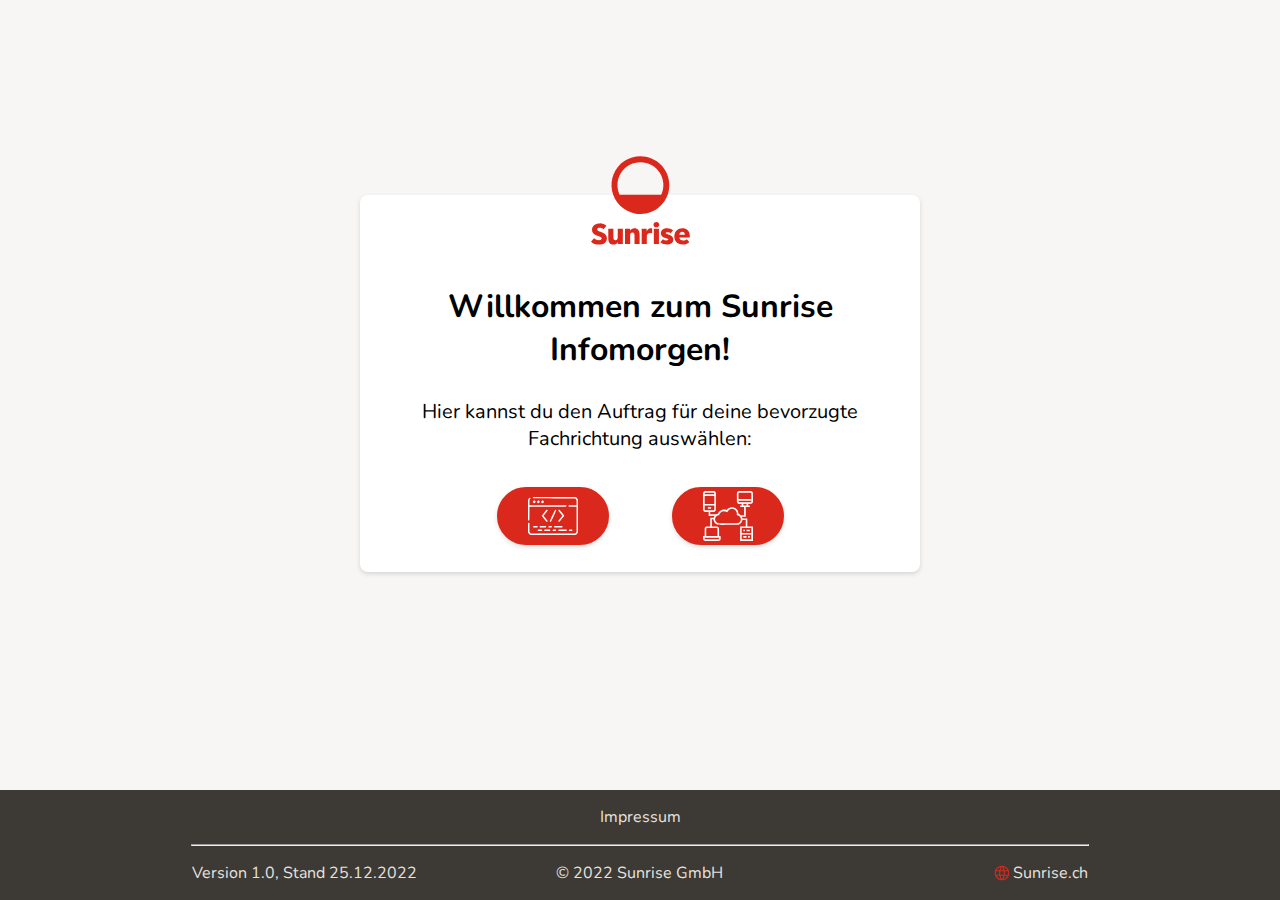
==== index.html @ c6fb0caf "Initial commit" ====
<!DOCTYPE html>
<html lang="en">
	<head>
		<meta charset="utf-8">
		<title>Sunrise Infomorgen</title>
		<link href="/css/01-index.css" rel="stylesheet"/>
		<link href="/css/02-footer.css" rel="stylesheet"/>
		<link rel="icon" type="image/x-icon" href="https://www.sunrise.ch/etc.clientlibs/sunrise/clientlibs/react/resources/dist/img/root/favicon.ico">
	</head>
	<body>
		<div id="master_container">
			<a href="https://www.sunrise.ch/de/lernende/young-talents/informatiker.html" target="_blank"><svg class="logo"xmlns="http://www.w3.org/2000/svg" width="99" height="89" viewBox="0 0 99 89" fill="none"><g clip-path="url(#clip0_915_12851)"> <path d="M49.4149 0.247231C43.6992 0.246742 38.1118 1.94122 33.3592 5.11636C28.6066 8.2915 24.9023 12.8047 22.7148 18.0852C20.5273 23.3657 19.9548 29.1763 21.0697 34.7821C22.1847 40.388 24.937 45.5373 28.9786 49.5789C33.0201 53.6204 38.1695 56.3727 43.7753 57.4877C49.3812 58.6026 55.1918 58.0302 60.4722 55.8426C65.7527 53.6551 70.2659 49.9508 73.4411 45.1982C76.6162 40.4456 78.3107 34.8582 78.3102 29.1426C78.3023 21.4814 75.2555 14.1364 69.8383 8.71915C64.4211 3.30193 57.076 0.255084 49.4149 0.247231ZM49.4149 6.18056C53.2703 6.17855 57.0641 7.14788 60.446 8.99905C63.828 10.8502 66.689 13.5236 68.7651 16.7723C70.8411 20.021 72.0653 23.7404 72.3245 27.5871C72.5838 31.4338 71.8697 35.2839 70.2483 38.7818H28.579C26.9575 35.2837 26.2434 31.4334 26.5028 27.5865C26.7621 23.7396 27.9865 20.0201 30.0628 16.7713C32.1392 13.5225 35.0006 10.8492 38.3829 8.99816C41.7651 7.14716 45.5592 6.17814 49.4149 6.18056Z" fill="#DA291C"/> <path d="M7.78997 88.5773C4.79117 88.5773 1.77258 87.4994 0 85.6403L3.026 82.1965C4.32876 83.4337 6.05274 84.13 7.8493 84.1446C9.55513 84.1446 10.6058 83.5018 10.6058 82.414C10.6058 81.3633 9.93833 80.9307 7.70097 80.152C4.17311 78.9307 1.02597 77.8503 1.02597 73.7563C1.02597 69.8923 4.0223 67.3755 8.84561 67.3755C11.2948 67.3473 13.6663 68.2342 15.4959 69.8626L12.5292 73.3064C11.5049 72.3486 10.1564 71.8134 8.75414 71.8082C7.15708 71.8082 6.21022 72.4362 6.21022 73.4572C6.21022 74.9999 8.78133 75.3212 11.3203 76.4387C14.1559 77.6748 15.884 79.1112 15.884 82.2336C15.8766 86.1891 12.9001 88.5773 7.78997 88.5773ZM22.3761 88.5773C18.915 88.5773 17.2833 86.2608 17.2833 82.1668V72.6414H22.3983V81.5092C22.3983 83.3057 23.0971 84.2048 24.4948 84.2064C25.805 84.2064 26.742 83.3461 26.742 81.2694V72.6414H31.8645V88.0977H26.8483L26.789 86.2114C26.0745 87.5513 24.6233 88.5773 22.3785 88.5773H22.3761ZM34.0276 72.6414H39.0314L39.0908 74.587C39.8497 73.21 41.3454 72.1617 43.4345 72.1617C46.8461 72.1617 48.6261 74.3867 48.6261 78.6909V88.0853H43.4963V79.2595C43.4963 77.4465 42.8073 76.5401 41.4295 76.5401C39.961 76.5401 39.1526 77.5463 39.1526 79.4746V88.1026H34.0301L34.0276 72.6414ZM50.6855 72.6414H55.6571L55.6868 75.4251C56.2554 73.7267 57.5162 72.3397 59.6102 72.3397C60.1378 72.3304 60.6638 72.4013 61.1702 72.5499V77.2224C60.5432 77.0589 59.8995 76.9685 59.2517 76.9529C56.7399 76.9529 55.8079 78.2929 55.8079 81.0271V88.0977H50.688L50.6855 72.6414ZM65.3952 71.3731C63.7067 71.3731 62.4903 70.137 62.4903 68.6537C62.4903 67.1703 63.6597 65.8971 65.3952 65.8971C67.0812 65.8971 68.2704 67.0838 68.2704 68.6537C68.2611 69.0213 68.1793 69.3835 68.0296 69.7194C67.8799 70.0553 67.6653 70.3583 67.3981 70.6111C67.1309 70.8638 66.8164 71.0612 66.4727 71.192C66.129 71.3227 65.7628 71.3843 65.3952 71.3731ZM62.8191 72.6315H67.9416V88.0878H62.8191V72.6315ZM76.001 88.5674C73.3558 88.5674 71.0739 87.8257 69.326 86.3202L71.8724 83.1755C72.9252 84.0229 74.2295 84.4968 75.5807 84.5229C76.7575 84.5229 77.3484 84.2138 77.3484 83.5933C77.3484 82.9728 76.4707 82.7157 75.0715 82.2756C73.3409 81.7342 72.0084 81.2521 71.0714 80.3151C70.2531 79.4968 69.8897 78.4807 69.8897 77.1235C69.8897 74.0876 72.2828 72.1519 76.2705 72.1519C78.4955 72.1519 80.5672 72.8391 82.0505 74.1568L79.5956 77.1532C78.891 76.5747 77.5635 76.1643 76.5696 76.1643C75.3335 76.1643 74.713 76.456 74.713 77.0345C74.713 77.613 75.4547 77.8998 77.2272 78.3819C80.2953 79.2125 82.2904 80.5797 82.2904 83.5735C82.2904 86.7627 79.7811 88.5773 76.001 88.5773V88.5674ZM91.8232 88.5674C85.7416 88.5674 83.3163 84.5006 83.3163 80.3596C83.3163 75.1976 86.906 72.1519 91.4054 72.1519C95.5242 72.1519 98.8221 74.6241 98.8221 79.88C98.8432 80.4521 98.8026 81.0249 98.701 81.5883H88.3671C88.6464 83.4697 89.979 84.555 92.1422 84.555C93.5387 84.5923 94.8978 84.1005 95.9469 83.178L98.3425 86.2336C96.5477 87.8801 94.5699 88.5773 91.8158 88.5773L91.8232 88.5674ZM93.7714 78.6513C93.7367 77.0963 93.0519 75.8058 91.2546 75.8058C89.6774 75.8058 88.7091 76.7543 88.3498 78.6513H93.7714Z" fill="#DA291C"/> </g> <defs> <clipPath id="clip0_915_12851"> <rect width="98.8888" height="89" fill="white"/> </clipPath></defs></svg></a>
			<div id="container">	
				<h2 id="title">Willkommen zum Sunrise Infomorgen!</h2>
				<p id="text">Hier kannst du den Auftrag für deine bevorzugte Fachrichtung auswählen:</p>
				<div id="master_button_container">
					<div></div>
					<div class="button_container">
						<a class="button" href="/pages/application-development/index.html">
							<svg class="button_icon" xmlns="http://www.w3.org/2000/svg" version="1.0" width="512.000000pt" height="512.000000pt" viewBox="0 0 512.000000 512.000000" preserveAspectRatio="xMidYMid meet"> <g transform="translate(0.000000,512.000000) scale(0.100000,-0.100000)" fill="#000000" stroke="none"> <path class="button_icon_inner" d="M511 4484 c-12 -15 -21 -33 -21 -40 0 -26 23 -62 47 -73 17 -8 608 -11 2130 -11 1549 0 2116 -3 2144 -11 55 -17 108 -65 135 -123 23 -49 24 -59 24 -308 l0 -258 -385 0 -386 0 -24 -25 c-30 -30 -32 -64 -4 -99 l20 -26 390 0 389 0 0 -1282 0 -1283 -24 -51 c-27 -58 -80 -106 -135 -123 -55 -16 -4447 -16 -4502 0 -55 17 -108 65 -135 123 l-24 51 0 443 0 443 -25 24 c-31 32 -69 32 -101 0 l-25 -25 3 -462 c3 -458 3 -464 26 -520 33 -81 108 -160 190 -200 l67 -33 2275 0 2275 0 67 33 c82 40 157 119 190 200 l23 57 0 1655 0 1655 -23 57 c-33 81 -108 160 -190 200 l-67 33 -2151 3 -2152 2 -21 -26z"/> <path class="button_icon_inner" d="M104 4387 c-32 -34 -60 -76 -75 -113 l-24 -59 -3 -1031 c-2 -998 -2 -1032 17 -1055 26 -32 86 -32 112 0 18 22 19 54 19 702 l0 679 1875 0 c1862 0 1875 0 1895 20 33 33 30 75 -6 108 l-25 22 -1870 0 -1869 0 0 258 c0 287 4 304 75 384 42 45 45 79 10 113 -39 40 -71 33 -131 -28z"/> <path class="button_icon_inner" d="M573 4134 c-51 -25 -76 -75 -70 -137 4 -42 10 -56 40 -83 48 -44 94 -52 149 -25 53 25 78 65 78 123 0 104 -104 168 -197 122z"/> <path class="button_icon_inner" d="M1000 4132 c-100 -50 -96 -198 7 -244 167 -74 273 164 111 248 -36 19 -76 18 -118 -4z"/> <path class="button_icon_inner" d="M1431 4133 c-124 -65 -93 -242 45 -259 73 -9 141 46 150 122 13 104 -103 186 -195 137z"/> <path class="button_icon_inner" d="M1904 3192 c-7 -4 -118 -135 -248 -292 -208 -252 -235 -289 -235 -320 0 -31 25 -66 215 -295 263 -319 269 -325 300 -325 57 0 97 56 73 102 -7 12 -103 132 -213 266 -111 133 -201 247 -201 252 0 5 90 118 200 251 110 133 206 252 213 265 16 30 6 70 -21 89 -23 16 -64 20 -83 7z"/> <path class="button_icon_inner" d="M2772 3183 c-27 -23 -542 -1118 -542 -1153 0 -56 75 -90 118 -52 26 22 542 1120 542 1153 0 56 -75 88 -118 52z"/> <path class="button_icon_inner" d="M3130 3180 c-12 -12 -20 -33 -20 -53 0 -28 31 -70 210 -287 116 -140 210 -257 210 -260 0 -3 -94 -119 -210 -259 -180 -219 -210 -259 -210 -288 0 -63 71 -96 118 -55 34 29 455 545 470 575 10 21 12 35 4 50 -11 25 -455 566 -480 585 -24 18 -69 15 -92 -8z"/> <path class="button_icon_inner" d="M551 1513 c-11 -10 -24 -32 -27 -50 -5 -26 -1 -37 19 -57 l26 -26 196 0 c182 0 196 1 215 20 33 33 30 75 -6 108 -24 21 -32 22 -213 22 -165 0 -191 -2 -210 -17z"/> <path class="button_icon_inner" d="M1215 1505 c-14 -13 -25 -36 -25 -50 0 -14 11 -37 25 -50 l24 -25 296 0 c282 0 296 1 315 20 30 30 27 83 -6 109 -26 20 -38 21 -316 21 l-289 0 -24 -25z"/> <path class="button_icon_inner" d="M2123 1518 c-48 -23 -51 -103 -4 -127 11 -6 78 -11 154 -11 127 0 135 1 155 23 31 33 29 80 -4 106 -24 19 -40 21 -153 20 -69 0 -136 -5 -148 -11z"/> <path class="button_icon_inner" d="M2703 1518 c-48 -23 -51 -103 -4 -127 13 -7 153 -11 406 -11 l386 0 24 25 c14 13 25 36 25 50 0 14 -11 37 -25 50 l-24 25 -383 -1 c-246 0 -391 -4 -405 -11z"/> <path class="button_icon_inner" d="M1035 1163 c-52 -13 -72 -74 -39 -121 15 -22 20 -22 219 -22 l204 0 20 26 c36 46 22 93 -33 114 -27 10 -331 12 -371 3z"/> <path class="button_icon_inner" d="M1704 1163 c-53 -11 -75 -83 -39 -123 17 -19 30 -20 305 -20 275 0 288 1 305 20 25 28 23 76 -4 103 -21 21 -28 22 -284 23 -144 1 -272 0 -283 -3z"/> <path class="button_icon_inner" d="M2565 1163 c-36 -9 -55 -34 -55 -73 0 -64 16 -70 183 -70 134 0 149 2 167 20 25 25 26 71 1 101 -18 23 -26 24 -148 26 -70 1 -137 -1 -148 -4z"/> <path class="button_icon_inner" d="M3144 1160 c-26 -10 -54 -48 -54 -71 0 -9 9 -28 21 -43 l20 -26 408 0 c396 0 408 1 426 20 25 28 23 76 -4 103 -21 22 -25 22 -409 24 -213 1 -397 -2 -408 -7z"/> <path class="button_icon_inner" d="M4224 1156 c-48 -22 -60 -75 -24 -114 20 -21 29 -22 169 -22 136 0 149 2 166 20 25 28 23 76 -4 103 -20 20 -33 22 -149 25 -92 2 -135 -2 -158 -12z"/> </g> </svg>
						</a>
						<a class="button_text">Applikationsentwickler</a>
					</div>
					<div class="button_container">
						<a class="button" href="/pages/platform-development/index.html">
							<svg class="button_icon" xmlns="http://www.w3.org/2000/svg" version="1.0" width="512.000000pt" height="512.000000pt" viewBox="0 0 512.000000 512.000000" preserveAspectRatio="xMidYMid meet"> <g transform="translate(0.000000,512.000000) scale(0.100000,-0.100000)" fill="#000000" stroke="none"> <path class="button_icon_inner" class="button_icon_inner" d="M161 5103 c-24 -9 -63 -35 -86 -58 -79 -79 -76 -29 -73 -1016 3 -835 4 -876 22 -912 26 -52 72 -96 126 -121 39 -18 69 -21 238 -24 l192 -4 0 -204 0 -204 298 0 297 0 -40 -85 -40 -85 -177 0 -178 0 0 -450 0 -450 -159 0 c-87 0 -183 -5 -212 -10 -66 -12 -124 -51 -164 -110 l-30 -45 -3 -412 -3 -413 -84 0 -85 0 0 -143 c0 -172 13 -220 75 -282 78 -78 49 -76 851 -73 788 3 740 -1 814 71 63 61 74 103 75 272 l0 150 -82 3 -83 3 0 392 c-1 293 -4 401 -14 428 -21 59 -64 107 -124 136 l-57 28 -272 3 -273 3 0 370 0 369 80 0 79 0 6 -37 c16 -105 30 -155 63 -223 50 -102 150 -203 252 -254 141 -69 110 -67 1203 -64 962 3 983 4 1042 24 132 46 234 120 305 222 28 41 80 148 80 165 0 6 5 29 11 50 l10 37 167 -2 167 -3 3 -328 2 -327 -290 0 -290 0 0 -745 0 -745 660 0 660 0 0 745 0 745 -290 0 -290 0 0 410 0 410 -250 0 -250 0 -5 28 c-4 15 -15 51 -26 80 -10 30 -19 56 -19 58 0 2 88 4 195 4 l195 0 0 495 0 495 205 0 205 0 0 80 0 79 -82 3 -83 3 0 80 0 80 160 5 c147 5 164 7 205 30 52 29 105 95 120 148 6 23 10 207 10 483 0 506 -1 510 -75 584 -77 78 -59 76 -771 73 -623 -3 -629 -3 -669 -25 -52 -28 -89 -68 -114 -123 -20 -43 -21 -64 -21 -510 0 -446 1 -467 21 -510 27 -60 64 -98 124 -126 45 -22 63 -24 198 -24 l147 0 0 -85 0 -85 -80 0 -80 0 0 -80 0 -80 205 0 205 0 0 -415 0 -415 -164 0 -165 0 -75 54 c-41 29 -97 61 -124 71 l-49 18 -6 81 c-21 313 -275 569 -597 602 -129 13 -310 -34 -418 -108 -62 -43 -148 -123 -172 -164 l-20 -32 -73 26 c-63 23 -87 26 -197 26 -111 0 -134 -3 -205 -28 -94 -32 -169 -76 -244 -143 -53 -46 -134 -159 -160 -221 -8 -18 -18 -32 -23 -32 -5 0 -43 -13 -85 -30 l-75 -30 -309 0 -309 0 0 119 0 119 198 4 c196 3 197 3 250 32 57 32 98 79 118 135 10 28 13 225 14 912 l0 875 -27 55 c-31 60 -92 112 -151 129 -23 6 -205 10 -487 9 -381 0 -457 -3 -494 -16z m959 -163 c22 -12 40 -61 40 -111 l0 -39 -495 0 -495 0 0 57 c0 44 5 62 22 80 l21 23 444 0 c271 0 451 -4 463 -10z m3807 -12 l23 -21 0 -309 0 -308 -657 2 -658 3 -3 275 c-3 299 -1 331 29 361 18 18 38 19 631 19 l612 0 23 -22z m-3767 -718 l0 -410 -495 0 -495 0 0 410 0 410 495 0 495 0 0 -410z m3790 -136 c0 -68 -10 -89 -51 -103 -45 -16 -1163 -15 -1209 0 -38 14 -60 57 -60 119 l0 40 660 0 660 0 0 -56z m-490 -359 l0 -85 -165 0 -165 0 0 85 0 85 165 0 165 0 0 -85z m-3302 -306 l-3 -221 -28 -24 -28 -24 -438 0 c-428 0 -439 0 -465 21 l-26 20 0 225 0 224 496 0 495 0 -3 -221z m1943 -125 c198 -58 336 -218 364 -421 3 -27 2 -85 -4 -128 -6 -43 -10 -79 -8 -81 1 -2 36 -10 77 -18 41 -9 98 -27 127 -41 69 -34 161 -135 192 -212 88 -218 -27 -466 -251 -542 -61 -21 -72 -21 -1038 -21 -966 0 -977 0 -1038 21 -212 71 -328 298 -263 510 48 152 179 263 342 287 l50 7 33 82 c41 101 87 163 168 225 157 119 340 133 528 40 52 -26 97 -48 100 -50 4 -1 24 33 46 75 67 133 198 241 330 272 63 15 186 12 245 -5z m-1644 -1988 l28 -24 3 -386 3 -386 -581 0 -580 0 0 376 c0 383 2 402 39 431 12 9 143 12 538 13 l522 0 28 -24z m3493 -221 l0 -245 -495 0 -495 0 0 245 0 245 495 0 495 0 0 -245z m0 -660 l0 -245 -495 0 -495 0 0 245 0 245 495 0 495 0 0 -245z m-3300 -139 c0 -39 -6 -60 -21 -80 l-20 -26 -697 0 -696 0 -23 22 c-19 18 -23 32 -23 80 l0 58 740 0 740 0 0 -54z"/> <path class="button_icon_inner" class="button_icon_inner" d="M500 3385 l0 -85 163 2 162 3 3 83 3 82 -166 0 -165 0 0 -85z"/> <path class="button_icon_inner" class="button_icon_inner" d="M4130 1075 l0 -85 80 0 80 0 0 85 0 85 -80 0 -80 0 0 -85z"/> <path class="button_icon_inner" class="button_icon_inner" d="M4460 1075 l0 -85 165 0 165 0 0 85 0 85 -165 0 -165 0 0 -85z"/> <path class="button_icon_inner" class="button_icon_inner" d="M4130 415 l0 -85 165 0 165 0 0 85 0 85 -165 0 -165 0 0 -85z"/> <path class="button_icon_inner" class="button_icon_inner" d="M4627 493 c-4 -3 -7 -42 -7 -85 l0 -78 85 0 85 0 0 85 0 85 -78 0 c-43 0 -82 -3 -85 -7z"/> </g> </svg>
						</a>
						<a class="button_text">Plattformentwickler</a>
					</div>
					<div></div>
				</div>
			</div>
		</div>
	</body>
	<script type=module src=/js/01-footer.js></script>
	<custom-footer></custom-footer>
</html>
---- css/01-index.css ----
/* General */

@import url('https://fonts.googleapis.com/css2?family=Nunito&display=swap');

body,
html {
    background-color: #F7F6F5;
    font-style: normal;
    margin: 0;
    width: 100%;
    height: 100%;
}

footer {
    margin-top: 100px;
    position: sticky;
    top: 100%;
}

/* Body */

#master_container {
    padding: 8vw 8vw 0 8vw;
    align-items: center;
    display: flex;
    flex-direction: column;
    width: auto;
    height: auto;
}

.logo {
    position: relative;
    top: 54px;
}

#container {
    font-family: 'Avenir Next LT Pro', 'Nunito', sans-serif;
    background-color: #ffffff;
    border-radius: 8px;
    text-align: center;
    padding: 30px;
    box-shadow: 0 2px 4px rgb(87 84 82 / 20%);
    min-width: 350px;
    max-width: 500px;
    max-height: 100%;
}

#title {
    font-size: 32px;
    font-family: 'Avenir Next LT Pro', 'Nunito', sans-serif;
    font-weight: bold;
    text-align: center;
    word-wrap: break-word;
    margin-top: 60px;
}

#text {
    font-size: 20px;
    font-family: 'Avenir Next LT Pro', 'Nunito', sans-serif;
    font-weight: normal;
    text-align: center;
}

#master_button_container {
    display: grid;
    flex-direction: column;
    grid-template-columns: 15% 35% 35% 15%;
}

.button_container {
    align-items: center;
    display: flex;
    flex-direction: column;
}

.button {
    font-family: 'Avenir Next LT Pro', 'Nunito', sans-serif;
    ;
    font-weight: normal;
    display: -webkit-inline-flex;
    display: -ms-inline-flexbox;
    display: inline-flex;
    -webkit-justify-content: center;
    -ms-flex-pack: center;
    justify-content: center;
    -webkit-align-items: center;
    -ms-flex-align: center;
    align-items: center;
    padding: 2px 24px 2px 24px;
    border-radius: 50px;
    font-size: 16px;
    line-height: 1;
    font-weight: 700;
    text-align: center;
    cursor: pointer;
    transition: all 0.2s linear;
    color: #ffffff;
    background: #DA291C;
    border: 2px solid #DA291C;
    text-decoration: none;
    width: 60px;
    height: 50px;
    box-shadow: 0 2px 4px rgb(87 84 82 / 20%);
    margin: 15px;
    word-wrap: break-word;
    z-index: 1;
}

#button_login {
    font-family: 'Avenir Next LT Pro', 'Nunito', sans-serif;
    ;
    font-weight: normal;
    display: -webkit-inline-flex;
    display: -ms-inline-flexbox;
    display: inline-flex;
    -webkit-justify-content: center;
    -ms-flex-pack: center;
    justify-content: center;
    -webkit-align-items: center;
    -ms-flex-align: center;
    align-items: center;
    padding: 2px 24px 2px 24px;
    border-radius: 50px;
    font-size: 16px;
    line-height: 1;
    font-weight: 700;
    text-align: center;
    cursor: pointer;
    transition: all 0.2s linear;
    color: #ffffff;
    background: #DA291C;
    border: 2px solid #DA291C;
    text-decoration: none;
    width: 60px;
    height: 50px;
    box-shadow: 0 2px 4px rgb(87 84 82 / 20%);
    margin: 15px;
    word-wrap: break-word;
    z-index: 1;
}

#button_login:hover {
    color: #DA291C;
    background: #ffffff;
    transition: 0.6s;
}

.button:hover {
    color: #DA291C;
    background: #ffffff;
    transition: 0.6s;
    transform: translate(0px, -10px);
}

.button:hover:after {
    position: absolute;
    content: "";
    width: 100%;
    top: 0;
    left: 0;
    bottom: -3em;
}

.button:hover .button_icon_inner {
    fill: #DA291C !important;
    background: #ffffff;
    transition-delay: 0.3s;
    transition-duration: 0.6s;
}

.button:hover .button_icon {
    fill: #DA291C !important;
    background: #ffffff;
    transition-delay: 0.3s;
    transition-duration: 0.6s;
}

.button_icon {
    width: 100%;
    height: 100%;
    transition: all 0.2s linear;
}

.button_icon_inner,
.button_icon {
    size: 100%;
    fill: #ffffff;
}

/* Text behind button */

.button_text {
    font-size: 5px;
    font-family: 'Nunito';
    font-weight: bold;
    color: #DA291C;
    text-decoration: none;
    position: relative;
    margin-top: -25px;
    z-index: 0;
    transition: all 0.2s linear;
}

.button:hover~.button_text {
    font-size: 20px;
    transition-duration: 0.3s;
    transform: translate(0px, 15px);
}

/* Form */

#input_user {
    font-family: 'Nunito';
    font-size: 100%;
    width: 300px;
    height: 40px;
    border: 1px solid #B3AEAA;
    background: #F7F6F5;
    border-radius: 4px;
    border-color: #3D3935;
    margin: 10px 0 10px 0;
    padding-left: 10px;
}

#input_pass {
    font-family: 'Nunito';
    font-size: 100%;
    width: 300px;
    height: 40px;
    border: 1px solid #B3AEAA;
    background: #F7F6F5;
    border-radius: 4px;
    border-color: #3D3935;
    margin: 10px 0 10px 0;
    padding-left: 10px;
}

.label {
    position: absolute;
    top: 50%;
    left: 0;
    right: 0;
    margin: 0;
    padding: 0 12px;
    -webkit-transform: translateY(-50%);
    transform: translateY(-50%);
    color: #5F5955;
    font-size: 16px;
    line-height: 1.5;
    font-weight: 400;
    -webkit-transition: all 0.25s;
    transition: all 0.25s;
    white-space: nowrap;
    overflow: hidden;
    text-overflow: ellipsis;
}

/* Media for screen sizes below 740 width (shrink footer font) */

@media only screen and (max-width: 740px) {
    #footer_container {
        font-size: 10px;
    }
}
---- css/02-footer.css ----
/* Footer */

#footer_container {
    background: #3D3935;
    width: 100%;
    display: flex;
    justify-content: center;
    align-items: center;
    flex-direction: column;
    color: #E6E3DF;
    font-family: 'Avenir Next LT Pro', 'Nunito', sans-serif;
    ;
    font-weight: normal;
}

#footer_imprint {
    text-decoration: none;
    color: #E6E3DF;
}

#footer_imprint:hover {
    font-weight: bold;
}

#footer_line {
    width: 70%;
    color: #E6E3DF;
    margin: 0 0 0 0;
    text-decoration: none;
}

#footer_bottom {
    align-items: center;
    width: 70%;
    display: grid;
    grid-template-columns: 33.33% 33.33% 33.33%;
}

#footer_revision {
    display: flex;
    align-items: center;
    justify-content: left;
}

#footer_copyright {
    display: flex;
    align-items: center;
    justify-content: center;
}

.footer_sunrise {
    display: flex;
    align-items: center;
    justify-content: right;
    text-decoration: none;
    color: #E6E3DF;
}

.footer_sunrise:hover {
    font-weight: bold;
}

#icon {
    margin-right: 2px;
    width: 2vh;
    height: 2vh;
}
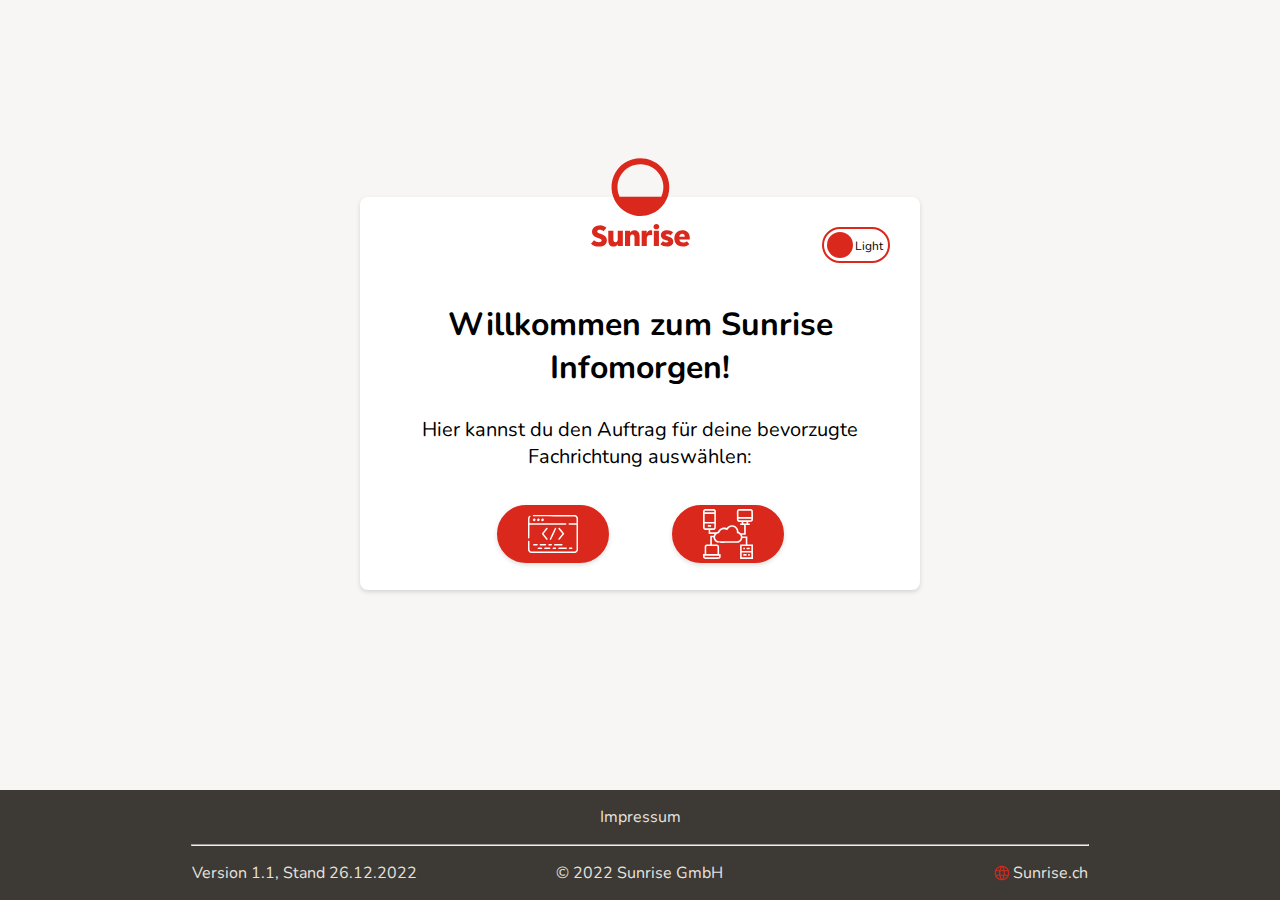
==== commit 2060df14: "Version 1.1: Added a dark mode feature" ====
--- a/index.html
+++ b/index.html
@@ -3,26 +3,34 @@
 	<head>
 		<meta charset="utf-8">
 		<title>Sunrise Infomorgen</title>
-		<link href="/css/01-index.css" rel="stylesheet"/>
-		<link href="/css/02-footer.css" rel="stylesheet"/>
+		<link href="css/01-index.css" rel="stylesheet"/>
+		<link href="css/02-footer.css" rel="stylesheet"/>
+		<link href="css/06-dark_mode.css" rel="stylesheet"/>
 		<link rel="icon" type="image/x-icon" href="https://www.sunrise.ch/etc.clientlibs/sunrise/clientlibs/react/resources/dist/img/root/favicon.ico">
 	</head>
 	<body>
 		<div id="master_container">
 			<a href="https://www.sunrise.ch/de/lernende/young-talents/informatiker.html" target="_blank"><svg class="logo"xmlns="http://www.w3.org/2000/svg" width="99" height="89" viewBox="0 0 99 89" fill="none"><g clip-path="url(#clip0_915_12851)"> <path d="M49.4149 0.247231C43.6992 0.246742 38.1118 1.94122 33.3592 5.11636C28.6066 8.2915 24.9023 12.8047 22.7148 18.0852C20.5273 23.3657 19.9548 29.1763 21.0697 34.7821C22.1847 40.388 24.937 45.5373 28.9786 49.5789C33.0201 53.6204 38.1695 56.3727 43.7753 57.4877C49.3812 58.6026 55.1918 58.0302 60.4722 55.8426C65.7527 53.6551 70.2659 49.9508 73.4411 45.1982C76.6162 40.4456 78.3107 34.8582 78.3102 29.1426C78.3023 21.4814 75.2555 14.1364 69.8383 8.71915C64.4211 3.30193 57.076 0.255084 49.4149 0.247231ZM49.4149 6.18056C53.2703 6.17855 57.0641 7.14788 60.446 8.99905C63.828 10.8502 66.689 13.5236 68.7651 16.7723C70.8411 20.021 72.0653 23.7404 72.3245 27.5871C72.5838 31.4338 71.8697 35.2839 70.2483 38.7818H28.579C26.9575 35.2837 26.2434 31.4334 26.5028 27.5865C26.7621 23.7396 27.9865 20.0201 30.0628 16.7713C32.1392 13.5225 35.0006 10.8492 38.3829 8.99816C41.7651 7.14716 45.5592 6.17814 49.4149 6.18056Z" fill="#DA291C"/> <path d="M7.78997 88.5773C4.79117 88.5773 1.77258 87.4994 0 85.6403L3.026 82.1965C4.32876 83.4337 6.05274 84.13 7.8493 84.1446C9.55513 84.1446 10.6058 83.5018 10.6058 82.414C10.6058 81.3633 9.93833 80.9307 7.70097 80.152C4.17311 78.9307 1.02597 77.8503 1.02597 73.7563C1.02597 69.8923 4.0223 67.3755 8.84561 67.3755C11.2948 67.3473 13.6663 68.2342 15.4959 69.8626L12.5292 73.3064C11.5049 72.3486 10.1564 71.8134 8.75414 71.8082C7.15708 71.8082 6.21022 72.4362 6.21022 73.4572C6.21022 74.9999 8.78133 75.3212 11.3203 76.4387C14.1559 77.6748 15.884 79.1112 15.884 82.2336C15.8766 86.1891 12.9001 88.5773 7.78997 88.5773ZM22.3761 88.5773C18.915 88.5773 17.2833 86.2608 17.2833 82.1668V72.6414H22.3983V81.5092C22.3983 83.3057 23.0971 84.2048 24.4948 84.2064C25.805 84.2064 26.742 83.3461 26.742 81.2694V72.6414H31.8645V88.0977H26.8483L26.789 86.2114C26.0745 87.5513 24.6233 88.5773 22.3785 88.5773H22.3761ZM34.0276 72.6414H39.0314L39.0908 74.587C39.8497 73.21 41.3454 72.1617 43.4345 72.1617C46.8461 72.1617 48.6261 74.3867 48.6261 78.6909V88.0853H43.4963V79.2595C43.4963 77.4465 42.8073 76.5401 41.4295 76.5401C39.961 76.5401 39.1526 77.5463 39.1526 79.4746V88.1026H34.0301L34.0276 72.6414ZM50.6855 72.6414H55.6571L55.6868 75.4251C56.2554 73.7267 57.5162 72.3397 59.6102 72.3397C60.1378 72.3304 60.6638 72.4013 61.1702 72.5499V77.2224C60.5432 77.0589 59.8995 76.9685 59.2517 76.9529C56.7399 76.9529 55.8079 78.2929 55.8079 81.0271V88.0977H50.688L50.6855 72.6414ZM65.3952 71.3731C63.7067 71.3731 62.4903 70.137 62.4903 68.6537C62.4903 67.1703 63.6597 65.8971 65.3952 65.8971C67.0812 65.8971 68.2704 67.0838 68.2704 68.6537C68.2611 69.0213 68.1793 69.3835 68.0296 69.7194C67.8799 70.0553 67.6653 70.3583 67.3981 70.6111C67.1309 70.8638 66.8164 71.0612 66.4727 71.192C66.129 71.3227 65.7628 71.3843 65.3952 71.3731ZM62.8191 72.6315H67.9416V88.0878H62.8191V72.6315ZM76.001 88.5674C73.3558 88.5674 71.0739 87.8257 69.326 86.3202L71.8724 83.1755C72.9252 84.0229 74.2295 84.4968 75.5807 84.5229C76.7575 84.5229 77.3484 84.2138 77.3484 83.5933C77.3484 82.9728 76.4707 82.7157 75.0715 82.2756C73.3409 81.7342 72.0084 81.2521 71.0714 80.3151C70.2531 79.4968 69.8897 78.4807 69.8897 77.1235C69.8897 74.0876 72.2828 72.1519 76.2705 72.1519C78.4955 72.1519 80.5672 72.8391 82.0505 74.1568L79.5956 77.1532C78.891 76.5747 77.5635 76.1643 76.5696 76.1643C75.3335 76.1643 74.713 76.456 74.713 77.0345C74.713 77.613 75.4547 77.8998 77.2272 78.3819C80.2953 79.2125 82.2904 80.5797 82.2904 83.5735C82.2904 86.7627 79.7811 88.5773 76.001 88.5773V88.5674ZM91.8232 88.5674C85.7416 88.5674 83.3163 84.5006 83.3163 80.3596C83.3163 75.1976 86.906 72.1519 91.4054 72.1519C95.5242 72.1519 98.8221 74.6241 98.8221 79.88C98.8432 80.4521 98.8026 81.0249 98.701 81.5883H88.3671C88.6464 83.4697 89.979 84.555 92.1422 84.555C93.5387 84.5923 94.8978 84.1005 95.9469 83.178L98.3425 86.2336C96.5477 87.8801 94.5699 88.5773 91.8158 88.5773L91.8232 88.5674ZM93.7714 78.6513C93.7367 77.0963 93.0519 75.8058 91.2546 75.8058C89.6774 75.8058 88.7091 76.7543 88.3498 78.6513H93.7714Z" fill="#DA291C"/> </g> <defs> <clipPath id="clip0_915_12851"> <rect width="98.8888" height="89" fill="white"/> </clipPath></defs></svg></a>
-			<div id="container">	
+			<div id="container">
+				<div class="wrapper-color-switch">
+					<div></div>
+					<input type="checkbox" id="input-color-switch">
+					<label for="input-color-switch" class="color-switch">
+						<div class="color-switch-toggle"></div>
+					</label>
+				</div>
 				<h2 id="title">Willkommen zum Sunrise Infomorgen!</h2>
 				<p id="text">Hier kannst du den Auftrag für deine bevorzugte Fachrichtung auswählen:</p>
 				<div id="master_button_container">
 					<div></div>
 					<div class="button_container">
-						<a class="button" href="/pages/application-development/index.html">
+						<a class="button" href="pages/application-development/index.html">
 							<svg class="button_icon" xmlns="http://www.w3.org/2000/svg" version="1.0" width="512.000000pt" height="512.000000pt" viewBox="0 0 512.000000 512.000000" preserveAspectRatio="xMidYMid meet"> <g transform="translate(0.000000,512.000000) scale(0.100000,-0.100000)" fill="#000000" stroke="none"> <path class="button_icon_inner" d="M511 4484 c-12 -15 -21 -33 -21 -40 0 -26 23 -62 47 -73 17 -8 608 -11 2130 -11 1549 0 2116 -3 2144 -11 55 -17 108 -65 135 -123 23 -49 24 -59 24 -308 l0 -258 -385 0 -386 0 -24 -25 c-30 -30 -32 -64 -4 -99 l20 -26 390 0 389 0 0 -1282 0 -1283 -24 -51 c-27 -58 -80 -106 -135 -123 -55 -16 -4447 -16 -4502 0 -55 17 -108 65 -135 123 l-24 51 0 443 0 443 -25 24 c-31 32 -69 32 -101 0 l-25 -25 3 -462 c3 -458 3 -464 26 -520 33 -81 108 -160 190 -200 l67 -33 2275 0 2275 0 67 33 c82 40 157 119 190 200 l23 57 0 1655 0 1655 -23 57 c-33 81 -108 160 -190 200 l-67 33 -2151 3 -2152 2 -21 -26z"/> <path class="button_icon_inner" d="M104 4387 c-32 -34 -60 -76 -75 -113 l-24 -59 -3 -1031 c-2 -998 -2 -1032 17 -1055 26 -32 86 -32 112 0 18 22 19 54 19 702 l0 679 1875 0 c1862 0 1875 0 1895 20 33 33 30 75 -6 108 l-25 22 -1870 0 -1869 0 0 258 c0 287 4 304 75 384 42 45 45 79 10 113 -39 40 -71 33 -131 -28z"/> <path class="button_icon_inner" d="M573 4134 c-51 -25 -76 -75 -70 -137 4 -42 10 -56 40 -83 48 -44 94 -52 149 -25 53 25 78 65 78 123 0 104 -104 168 -197 122z"/> <path class="button_icon_inner" d="M1000 4132 c-100 -50 -96 -198 7 -244 167 -74 273 164 111 248 -36 19 -76 18 -118 -4z"/> <path class="button_icon_inner" d="M1431 4133 c-124 -65 -93 -242 45 -259 73 -9 141 46 150 122 13 104 -103 186 -195 137z"/> <path class="button_icon_inner" d="M1904 3192 c-7 -4 -118 -135 -248 -292 -208 -252 -235 -289 -235 -320 0 -31 25 -66 215 -295 263 -319 269 -325 300 -325 57 0 97 56 73 102 -7 12 -103 132 -213 266 -111 133 -201 247 -201 252 0 5 90 118 200 251 110 133 206 252 213 265 16 30 6 70 -21 89 -23 16 -64 20 -83 7z"/> <path class="button_icon_inner" d="M2772 3183 c-27 -23 -542 -1118 -542 -1153 0 -56 75 -90 118 -52 26 22 542 1120 542 1153 0 56 -75 88 -118 52z"/> <path class="button_icon_inner" d="M3130 3180 c-12 -12 -20 -33 -20 -53 0 -28 31 -70 210 -287 116 -140 210 -257 210 -260 0 -3 -94 -119 -210 -259 -180 -219 -210 -259 -210 -288 0 -63 71 -96 118 -55 34 29 455 545 470 575 10 21 12 35 4 50 -11 25 -455 566 -480 585 -24 18 -69 15 -92 -8z"/> <path class="button_icon_inner" d="M551 1513 c-11 -10 -24 -32 -27 -50 -5 -26 -1 -37 19 -57 l26 -26 196 0 c182 0 196 1 215 20 33 33 30 75 -6 108 -24 21 -32 22 -213 22 -165 0 -191 -2 -210 -17z"/> <path class="button_icon_inner" d="M1215 1505 c-14 -13 -25 -36 -25 -50 0 -14 11 -37 25 -50 l24 -25 296 0 c282 0 296 1 315 20 30 30 27 83 -6 109 -26 20 -38 21 -316 21 l-289 0 -24 -25z"/> <path class="button_icon_inner" d="M2123 1518 c-48 -23 -51 -103 -4 -127 11 -6 78 -11 154 -11 127 0 135 1 155 23 31 33 29 80 -4 106 -24 19 -40 21 -153 20 -69 0 -136 -5 -148 -11z"/> <path class="button_icon_inner" d="M2703 1518 c-48 -23 -51 -103 -4 -127 13 -7 153 -11 406 -11 l386 0 24 25 c14 13 25 36 25 50 0 14 -11 37 -25 50 l-24 25 -383 -1 c-246 0 -391 -4 -405 -11z"/> <path class="button_icon_inner" d="M1035 1163 c-52 -13 -72 -74 -39 -121 15 -22 20 -22 219 -22 l204 0 20 26 c36 46 22 93 -33 114 -27 10 -331 12 -371 3z"/> <path class="button_icon_inner" d="M1704 1163 c-53 -11 -75 -83 -39 -123 17 -19 30 -20 305 -20 275 0 288 1 305 20 25 28 23 76 -4 103 -21 21 -28 22 -284 23 -144 1 -272 0 -283 -3z"/> <path class="button_icon_inner" d="M2565 1163 c-36 -9 -55 -34 -55 -73 0 -64 16 -70 183 -70 134 0 149 2 167 20 25 25 26 71 1 101 -18 23 -26 24 -148 26 -70 1 -137 -1 -148 -4z"/> <path class="button_icon_inner" d="M3144 1160 c-26 -10 -54 -48 -54 -71 0 -9 9 -28 21 -43 l20 -26 408 0 c396 0 408 1 426 20 25 28 23 76 -4 103 -21 22 -25 22 -409 24 -213 1 -397 -2 -408 -7z"/> <path class="button_icon_inner" d="M4224 1156 c-48 -22 -60 -75 -24 -114 20 -21 29 -22 169 -22 136 0 149 2 166 20 25 28 23 76 -4 103 -20 20 -33 22 -149 25 -92 2 -135 -2 -158 -12z"/> </g> </svg>
 						</a>
 						<a class="button_text">Applikationsentwickler</a>
 					</div>
 					<div class="button_container">
-						<a class="button" href="/pages/platform-development/index.html">
+						<a class="button" href="pages/platform-development/index.html">
 							<svg class="button_icon" xmlns="http://www.w3.org/2000/svg" version="1.0" width="512.000000pt" height="512.000000pt" viewBox="0 0 512.000000 512.000000" preserveAspectRatio="xMidYMid meet"> <g transform="translate(0.000000,512.000000) scale(0.100000,-0.100000)" fill="#000000" stroke="none"> <path class="button_icon_inner" class="button_icon_inner" d="M161 5103 c-24 -9 -63 -35 -86 -58 -79 -79 -76 -29 -73 -1016 3 -835 4 -876 22 -912 26 -52 72 -96 126 -121 39 -18 69 -21 238 -24 l192 -4 0 -204 0 -204 298 0 297 0 -40 -85 -40 -85 -177 0 -178 0 0 -450 0 -450 -159 0 c-87 0 -183 -5 -212 -10 -66 -12 -124 -51 -164 -110 l-30 -45 -3 -412 -3 -413 -84 0 -85 0 0 -143 c0 -172 13 -220 75 -282 78 -78 49 -76 851 -73 788 3 740 -1 814 71 63 61 74 103 75 272 l0 150 -82 3 -83 3 0 392 c-1 293 -4 401 -14 428 -21 59 -64 107 -124 136 l-57 28 -272 3 -273 3 0 370 0 369 80 0 79 0 6 -37 c16 -105 30 -155 63 -223 50 -102 150 -203 252 -254 141 -69 110 -67 1203 -64 962 3 983 4 1042 24 132 46 234 120 305 222 28 41 80 148 80 165 0 6 5 29 11 50 l10 37 167 -2 167 -3 3 -328 2 -327 -290 0 -290 0 0 -745 0 -745 660 0 660 0 0 745 0 745 -290 0 -290 0 0 410 0 410 -250 0 -250 0 -5 28 c-4 15 -15 51 -26 80 -10 30 -19 56 -19 58 0 2 88 4 195 4 l195 0 0 495 0 495 205 0 205 0 0 80 0 79 -82 3 -83 3 0 80 0 80 160 5 c147 5 164 7 205 30 52 29 105 95 120 148 6 23 10 207 10 483 0 506 -1 510 -75 584 -77 78 -59 76 -771 73 -623 -3 -629 -3 -669 -25 -52 -28 -89 -68 -114 -123 -20 -43 -21 -64 -21 -510 0 -446 1 -467 21 -510 27 -60 64 -98 124 -126 45 -22 63 -24 198 -24 l147 0 0 -85 0 -85 -80 0 -80 0 0 -80 0 -80 205 0 205 0 0 -415 0 -415 -164 0 -165 0 -75 54 c-41 29 -97 61 -124 71 l-49 18 -6 81 c-21 313 -275 569 -597 602 -129 13 -310 -34 -418 -108 -62 -43 -148 -123 -172 -164 l-20 -32 -73 26 c-63 23 -87 26 -197 26 -111 0 -134 -3 -205 -28 -94 -32 -169 -76 -244 -143 -53 -46 -134 -159 -160 -221 -8 -18 -18 -32 -23 -32 -5 0 -43 -13 -85 -30 l-75 -30 -309 0 -309 0 0 119 0 119 198 4 c196 3 197 3 250 32 57 32 98 79 118 135 10 28 13 225 14 912 l0 875 -27 55 c-31 60 -92 112 -151 129 -23 6 -205 10 -487 9 -381 0 -457 -3 -494 -16z m959 -163 c22 -12 40 -61 40 -111 l0 -39 -495 0 -495 0 0 57 c0 44 5 62 22 80 l21 23 444 0 c271 0 451 -4 463 -10z m3807 -12 l23 -21 0 -309 0 -308 -657 2 -658 3 -3 275 c-3 299 -1 331 29 361 18 18 38 19 631 19 l612 0 23 -22z m-3767 -718 l0 -410 -495 0 -495 0 0 410 0 410 495 0 495 0 0 -410z m3790 -136 c0 -68 -10 -89 -51 -103 -45 -16 -1163 -15 -1209 0 -38 14 -60 57 -60 119 l0 40 660 0 660 0 0 -56z m-490 -359 l0 -85 -165 0 -165 0 0 85 0 85 165 0 165 0 0 -85z m-3302 -306 l-3 -221 -28 -24 -28 -24 -438 0 c-428 0 -439 0 -465 21 l-26 20 0 225 0 224 496 0 495 0 -3 -221z m1943 -125 c198 -58 336 -218 364 -421 3 -27 2 -85 -4 -128 -6 -43 -10 -79 -8 -81 1 -2 36 -10 77 -18 41 -9 98 -27 127 -41 69 -34 161 -135 192 -212 88 -218 -27 -466 -251 -542 -61 -21 -72 -21 -1038 -21 -966 0 -977 0 -1038 21 -212 71 -328 298 -263 510 48 152 179 263 342 287 l50 7 33 82 c41 101 87 163 168 225 157 119 340 133 528 40 52 -26 97 -48 100 -50 4 -1 24 33 46 75 67 133 198 241 330 272 63 15 186 12 245 -5z m-1644 -1988 l28 -24 3 -386 3 -386 -581 0 -580 0 0 376 c0 383 2 402 39 431 12 9 143 12 538 13 l522 0 28 -24z m3493 -221 l0 -245 -495 0 -495 0 0 245 0 245 495 0 495 0 0 -245z m0 -660 l0 -245 -495 0 -495 0 0 245 0 245 495 0 495 0 0 -245z m-3300 -139 c0 -39 -6 -60 -21 -80 l-20 -26 -697 0 -696 0 -23 22 c-19 18 -23 32 -23 80 l0 58 740 0 740 0 0 -54z"/> <path class="button_icon_inner" class="button_icon_inner" d="M500 3385 l0 -85 163 2 162 3 3 83 3 82 -166 0 -165 0 0 -85z"/> <path class="button_icon_inner" class="button_icon_inner" d="M4130 1075 l0 -85 80 0 80 0 0 85 0 85 -80 0 -80 0 0 -85z"/> <path class="button_icon_inner" class="button_icon_inner" d="M4460 1075 l0 -85 165 0 165 0 0 85 0 85 -165 0 -165 0 0 -85z"/> <path class="button_icon_inner" class="button_icon_inner" d="M4130 415 l0 -85 165 0 165 0 0 85 0 85 -165 0 -165 0 0 -85z"/> <path class="button_icon_inner" class="button_icon_inner" d="M4627 493 c-4 -3 -7 -42 -7 -85 l0 -78 85 0 85 0 0 85 0 85 -78 0 c-43 0 -82 -3 -85 -7z"/> </g> </svg>
 						</a>
 						<a class="button_text">Plattformentwickler</a>
@@ -32,6 +40,7 @@
 			</div>
 		</div>
 	</body>
-	<script type=module src=/js/01-footer.js></script>
+	<script type=module src=js/01-footer.js></script>
+	<script type=module src=js/02-dark_mode-switch.js></script>
 	<custom-footer></custom-footer>
 </html>--- a/css/01-index.css
+++ b/css/01-index.css
@@ -30,12 +30,10 @@
 
 .logo {
     position: relative;
-    top: 54px;
+    top: 55.5px;
 }
 
 #container {
-    font-family: 'Avenir Next LT Pro', 'Nunito', sans-serif;
-    background-color: #ffffff;
     border-radius: 8px;
     text-align: center;
     padding: 30px;
@@ -51,7 +49,7 @@
     font-weight: bold;
     text-align: center;
     word-wrap: break-word;
-    margin-top: 60px;
+    margin-top: 40px;
 }
 
 #text {
@@ -75,7 +73,6 @@
 
 .button {
     font-family: 'Avenir Next LT Pro', 'Nunito', sans-serif;
-    ;
     font-weight: normal;
     display: -webkit-inline-flex;
     display: -ms-inline-flexbox;
@@ -108,7 +105,6 @@
 
 #button_login {
     font-family: 'Avenir Next LT Pro', 'Nunito', sans-serif;
-    ;
     font-weight: normal;
     display: -webkit-inline-flex;
     display: -ms-inline-flexbox;
@@ -162,15 +158,12 @@
 }
 
 .button:hover .button_icon_inner {
-    fill: #DA291C !important;
-    background: #ffffff;
+    fill: #DA291C;
     transition-delay: 0.3s;
     transition-duration: 0.6s;
 }
 
 .button:hover .button_icon {
-    fill: #DA291C !important;
-    background: #ffffff;
     transition-delay: 0.3s;
     transition-duration: 0.6s;
 }
@@ -185,6 +178,7 @@
 .button_icon {
     size: 100%;
     fill: #ffffff;
+    transition: all 0.2s linear;
 }
 
 /* Text behind button */
--- a/css/02-footer.css
+++ b/css/02-footer.css
@@ -9,7 +9,6 @@
     flex-direction: column;
     color: #E6E3DF;
     font-family: 'Avenir Next LT Pro', 'Nunito', sans-serif;
-    ;
     font-weight: normal;
 }
 
--- a/css/06-dark_mode.css
+++ b/css/06-dark_mode.css
@@ -0,0 +1,126 @@
+:root {
+    --clr-base: #ffffff;
+    --clr-primary: #DA291C;
+    --clr-gray: #000000;
+    --clr-icon: #ffffff;
+    --clr-author: #5f5955;
+    transition: all 0.2s linear;
+}
+
+body {
+    font-family: 'Avenir Next LT Pro', 'Nunito', sans-serif;
+    margin: 0;
+    background-color: var(--clr-background);
+    color: var(--clr-gray);
+    font-size: var(--font-size);
+    transition: all 0.2s linear;
+}
+
+#theme_container {
+    width: auto;
+    height: auto;
+}
+
+.author_mastercontainer {
+    background-color: var(--clr-base);
+    transition: all 0.2s linear;
+}
+
+.author_top,
+.author_container {
+    color: var(--clr-author);
+    transition: all 0.2s linear;
+}
+
+#container {
+    background-color: var(--clr-base);
+}
+
+.dark-mode {
+    --clr-background: #222221;
+    --clr-base: #121212;
+    --clr-primary: #dbd5d0;
+    --clr-gray: #dbd5d0;
+    --clr-icon: #dbd5d0;
+    --clr-author: #dbd5d0;
+    transition: all 0.2s linear;
+}
+
+.wrapper-color-switch {
+    display: flex;
+    justify-content: space-between;
+    align-items: center;
+}
+
+.color-switch {
+    width: 4em;
+    height: 2em;
+    border-radius: 10em;
+    background: var(--clr-base);
+    border: 2px solid var(--clr-primary);
+    position: relative;
+    cursor: pointer;
+}
+
+.color-switch-toggle {
+    width: 1.6em;
+    height: 1.6em;
+    background: var(--clr-primary);
+    position: relative;
+    border-radius: 10em;
+    top: 3px;
+    left: 0.2em;
+    cursor: pointer;
+    transition: all 0.2s linear;
+}
+
+.color-switch::before {
+    font-size: 12px;
+    content: "Light";
+    position: absolute;
+    display: inline-block;
+    width: 12em;
+    left: -2.25em;
+    top: 0.7em;
+    transition: all 0.2s linear;
+    z-index: 0;
+}
+
+.button_icon_inner {
+    fill: var(--clr-icon);
+    transition: all 0.2s linear;
+}
+
+.download_text {
+    color: var(--clr-icon);
+}
+
+.button_os:hover {
+    background: var(--clr-icon);
+}
+
+.button:hover {
+    background: var(--clr-icon);
+}
+
+.button_regular:hover,
+.button_platti:hover,
+.button_appli:hover {
+    color: #DA291C;
+    background: var(--clr-icon);
+    transition: 0.6s;
+}
+
+#input-color-switch:checked~label .color-switch-toggle {
+    transform: translatex(2em);
+}
+
+#input-color-switch:checked~.color-switch::before {
+    content: "Dark";
+    left: -4.4em;
+    transition: all 0.2s linear;
+}
+
+#input-color-switch {
+    display: none;
+}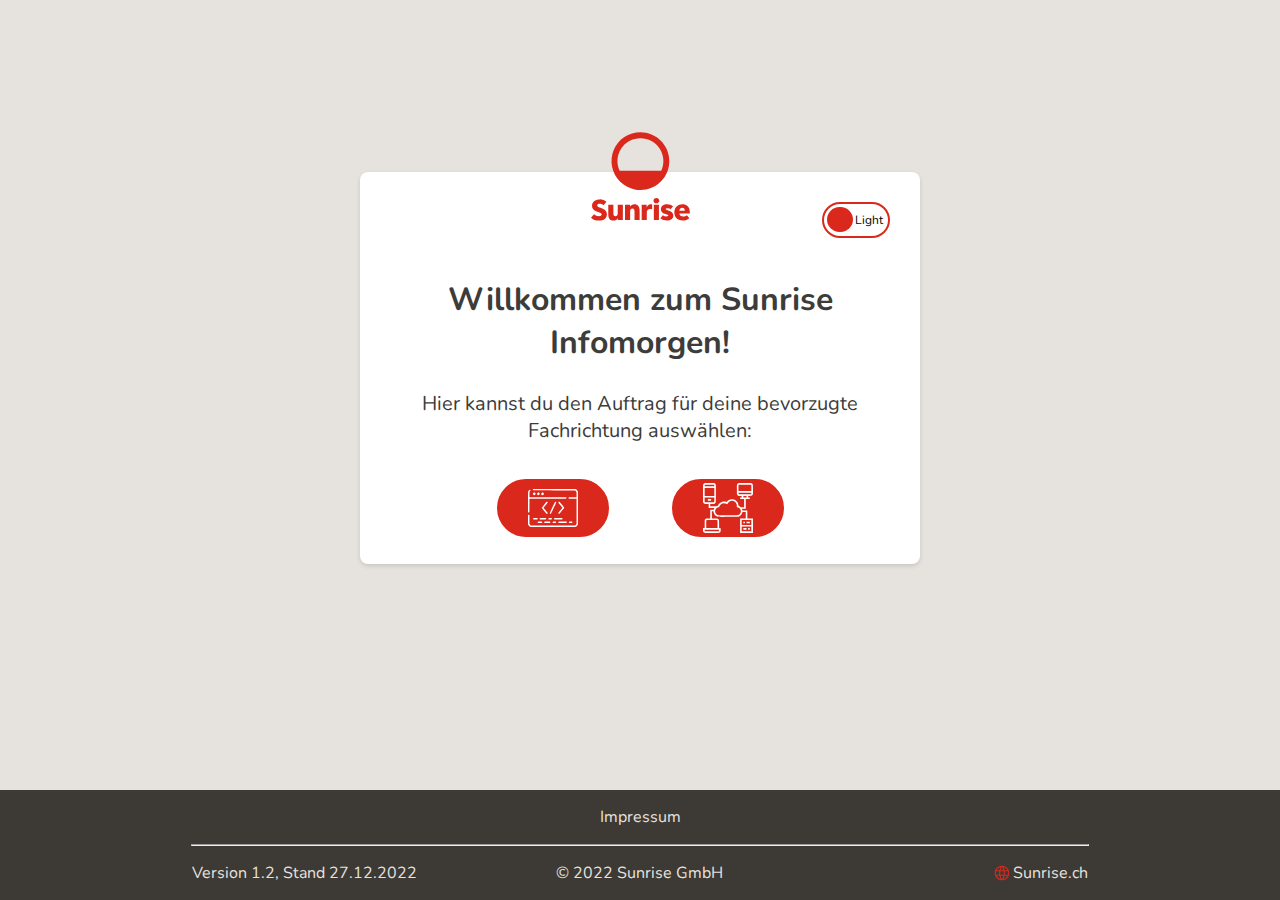
==== commit 54b65222: "Corrected the branding policy" ====
--- a/index.html
+++ b/index.html
@@ -10,7 +10,7 @@
 	</head>
 	<body>
 		<div id="master_container">
-			<a href="https://www.sunrise.ch/de/lernende/young-talents/informatiker.html" target="_blank"><svg class="logo"xmlns="http://www.w3.org/2000/svg" width="99" height="89" viewBox="0 0 99 89" fill="none"><g clip-path="url(#clip0_915_12851)"> <path d="M49.4149 0.247231C43.6992 0.246742 38.1118 1.94122 33.3592 5.11636C28.6066 8.2915 24.9023 12.8047 22.7148 18.0852C20.5273 23.3657 19.9548 29.1763 21.0697 34.7821C22.1847 40.388 24.937 45.5373 28.9786 49.5789C33.0201 53.6204 38.1695 56.3727 43.7753 57.4877C49.3812 58.6026 55.1918 58.0302 60.4722 55.8426C65.7527 53.6551 70.2659 49.9508 73.4411 45.1982C76.6162 40.4456 78.3107 34.8582 78.3102 29.1426C78.3023 21.4814 75.2555 14.1364 69.8383 8.71915C64.4211 3.30193 57.076 0.255084 49.4149 0.247231ZM49.4149 6.18056C53.2703 6.17855 57.0641 7.14788 60.446 8.99905C63.828 10.8502 66.689 13.5236 68.7651 16.7723C70.8411 20.021 72.0653 23.7404 72.3245 27.5871C72.5838 31.4338 71.8697 35.2839 70.2483 38.7818H28.579C26.9575 35.2837 26.2434 31.4334 26.5028 27.5865C26.7621 23.7396 27.9865 20.0201 30.0628 16.7713C32.1392 13.5225 35.0006 10.8492 38.3829 8.99816C41.7651 7.14716 45.5592 6.17814 49.4149 6.18056Z" fill="#DA291C"/> <path d="M7.78997 88.5773C4.79117 88.5773 1.77258 87.4994 0 85.6403L3.026 82.1965C4.32876 83.4337 6.05274 84.13 7.8493 84.1446C9.55513 84.1446 10.6058 83.5018 10.6058 82.414C10.6058 81.3633 9.93833 80.9307 7.70097 80.152C4.17311 78.9307 1.02597 77.8503 1.02597 73.7563C1.02597 69.8923 4.0223 67.3755 8.84561 67.3755C11.2948 67.3473 13.6663 68.2342 15.4959 69.8626L12.5292 73.3064C11.5049 72.3486 10.1564 71.8134 8.75414 71.8082C7.15708 71.8082 6.21022 72.4362 6.21022 73.4572C6.21022 74.9999 8.78133 75.3212 11.3203 76.4387C14.1559 77.6748 15.884 79.1112 15.884 82.2336C15.8766 86.1891 12.9001 88.5773 7.78997 88.5773ZM22.3761 88.5773C18.915 88.5773 17.2833 86.2608 17.2833 82.1668V72.6414H22.3983V81.5092C22.3983 83.3057 23.0971 84.2048 24.4948 84.2064C25.805 84.2064 26.742 83.3461 26.742 81.2694V72.6414H31.8645V88.0977H26.8483L26.789 86.2114C26.0745 87.5513 24.6233 88.5773 22.3785 88.5773H22.3761ZM34.0276 72.6414H39.0314L39.0908 74.587C39.8497 73.21 41.3454 72.1617 43.4345 72.1617C46.8461 72.1617 48.6261 74.3867 48.6261 78.6909V88.0853H43.4963V79.2595C43.4963 77.4465 42.8073 76.5401 41.4295 76.5401C39.961 76.5401 39.1526 77.5463 39.1526 79.4746V88.1026H34.0301L34.0276 72.6414ZM50.6855 72.6414H55.6571L55.6868 75.4251C56.2554 73.7267 57.5162 72.3397 59.6102 72.3397C60.1378 72.3304 60.6638 72.4013 61.1702 72.5499V77.2224C60.5432 77.0589 59.8995 76.9685 59.2517 76.9529C56.7399 76.9529 55.8079 78.2929 55.8079 81.0271V88.0977H50.688L50.6855 72.6414ZM65.3952 71.3731C63.7067 71.3731 62.4903 70.137 62.4903 68.6537C62.4903 67.1703 63.6597 65.8971 65.3952 65.8971C67.0812 65.8971 68.2704 67.0838 68.2704 68.6537C68.2611 69.0213 68.1793 69.3835 68.0296 69.7194C67.8799 70.0553 67.6653 70.3583 67.3981 70.6111C67.1309 70.8638 66.8164 71.0612 66.4727 71.192C66.129 71.3227 65.7628 71.3843 65.3952 71.3731ZM62.8191 72.6315H67.9416V88.0878H62.8191V72.6315ZM76.001 88.5674C73.3558 88.5674 71.0739 87.8257 69.326 86.3202L71.8724 83.1755C72.9252 84.0229 74.2295 84.4968 75.5807 84.5229C76.7575 84.5229 77.3484 84.2138 77.3484 83.5933C77.3484 82.9728 76.4707 82.7157 75.0715 82.2756C73.3409 81.7342 72.0084 81.2521 71.0714 80.3151C70.2531 79.4968 69.8897 78.4807 69.8897 77.1235C69.8897 74.0876 72.2828 72.1519 76.2705 72.1519C78.4955 72.1519 80.5672 72.8391 82.0505 74.1568L79.5956 77.1532C78.891 76.5747 77.5635 76.1643 76.5696 76.1643C75.3335 76.1643 74.713 76.456 74.713 77.0345C74.713 77.613 75.4547 77.8998 77.2272 78.3819C80.2953 79.2125 82.2904 80.5797 82.2904 83.5735C82.2904 86.7627 79.7811 88.5773 76.001 88.5773V88.5674ZM91.8232 88.5674C85.7416 88.5674 83.3163 84.5006 83.3163 80.3596C83.3163 75.1976 86.906 72.1519 91.4054 72.1519C95.5242 72.1519 98.8221 74.6241 98.8221 79.88C98.8432 80.4521 98.8026 81.0249 98.701 81.5883H88.3671C88.6464 83.4697 89.979 84.555 92.1422 84.555C93.5387 84.5923 94.8978 84.1005 95.9469 83.178L98.3425 86.2336C96.5477 87.8801 94.5699 88.5773 91.8158 88.5773L91.8232 88.5674ZM93.7714 78.6513C93.7367 77.0963 93.0519 75.8058 91.2546 75.8058C89.6774 75.8058 88.7091 76.7543 88.3498 78.6513H93.7714Z" fill="#DA291C"/> </g> <defs> <clipPath id="clip0_915_12851"> <rect width="98.8888" height="89" fill="white"/> </clipPath></defs></svg></a>
+			<a href="https://www.sunrise.ch/de/lernende/young-talents/informatiker.html" target="_blank"><svg class="logo"xmlns="http://www.w3.org/2000/svg" width="99" height="89" viewBox="0 0 99 89" fill="none"><g clip-path="url(#clip0_915_12851)"> <path class="logo_inner" d="M49.4149 0.247231C43.6992 0.246742 38.1118 1.94122 33.3592 5.11636C28.6066 8.2915 24.9023 12.8047 22.7148 18.0852C20.5273 23.3657 19.9548 29.1763 21.0697 34.7821C22.1847 40.388 24.937 45.5373 28.9786 49.5789C33.0201 53.6204 38.1695 56.3727 43.7753 57.4877C49.3812 58.6026 55.1918 58.0302 60.4722 55.8426C65.7527 53.6551 70.2659 49.9508 73.4411 45.1982C76.6162 40.4456 78.3107 34.8582 78.3102 29.1426C78.3023 21.4814 75.2555 14.1364 69.8383 8.71915C64.4211 3.30193 57.076 0.255084 49.4149 0.247231ZM49.4149 6.18056C53.2703 6.17855 57.0641 7.14788 60.446 8.99905C63.828 10.8502 66.689 13.5236 68.7651 16.7723C70.8411 20.021 72.0653 23.7404 72.3245 27.5871C72.5838 31.4338 71.8697 35.2839 70.2483 38.7818H28.579C26.9575 35.2837 26.2434 31.4334 26.5028 27.5865C26.7621 23.7396 27.9865 20.0201 30.0628 16.7713C32.1392 13.5225 35.0006 10.8492 38.3829 8.99816C41.7651 7.14716 45.5592 6.17814 49.4149 6.18056Z" fill="#DA291C"/> <path class="logo_inner" d="M7.78997 88.5773C4.79117 88.5773 1.77258 87.4994 0 85.6403L3.026 82.1965C4.32876 83.4337 6.05274 84.13 7.8493 84.1446C9.55513 84.1446 10.6058 83.5018 10.6058 82.414C10.6058 81.3633 9.93833 80.9307 7.70097 80.152C4.17311 78.9307 1.02597 77.8503 1.02597 73.7563C1.02597 69.8923 4.0223 67.3755 8.84561 67.3755C11.2948 67.3473 13.6663 68.2342 15.4959 69.8626L12.5292 73.3064C11.5049 72.3486 10.1564 71.8134 8.75414 71.8082C7.15708 71.8082 6.21022 72.4362 6.21022 73.4572C6.21022 74.9999 8.78133 75.3212 11.3203 76.4387C14.1559 77.6748 15.884 79.1112 15.884 82.2336C15.8766 86.1891 12.9001 88.5773 7.78997 88.5773ZM22.3761 88.5773C18.915 88.5773 17.2833 86.2608 17.2833 82.1668V72.6414H22.3983V81.5092C22.3983 83.3057 23.0971 84.2048 24.4948 84.2064C25.805 84.2064 26.742 83.3461 26.742 81.2694V72.6414H31.8645V88.0977H26.8483L26.789 86.2114C26.0745 87.5513 24.6233 88.5773 22.3785 88.5773H22.3761ZM34.0276 72.6414H39.0314L39.0908 74.587C39.8497 73.21 41.3454 72.1617 43.4345 72.1617C46.8461 72.1617 48.6261 74.3867 48.6261 78.6909V88.0853H43.4963V79.2595C43.4963 77.4465 42.8073 76.5401 41.4295 76.5401C39.961 76.5401 39.1526 77.5463 39.1526 79.4746V88.1026H34.0301L34.0276 72.6414ZM50.6855 72.6414H55.6571L55.6868 75.4251C56.2554 73.7267 57.5162 72.3397 59.6102 72.3397C60.1378 72.3304 60.6638 72.4013 61.1702 72.5499V77.2224C60.5432 77.0589 59.8995 76.9685 59.2517 76.9529C56.7399 76.9529 55.8079 78.2929 55.8079 81.0271V88.0977H50.688L50.6855 72.6414ZM65.3952 71.3731C63.7067 71.3731 62.4903 70.137 62.4903 68.6537C62.4903 67.1703 63.6597 65.8971 65.3952 65.8971C67.0812 65.8971 68.2704 67.0838 68.2704 68.6537C68.2611 69.0213 68.1793 69.3835 68.0296 69.7194C67.8799 70.0553 67.6653 70.3583 67.3981 70.6111C67.1309 70.8638 66.8164 71.0612 66.4727 71.192C66.129 71.3227 65.7628 71.3843 65.3952 71.3731ZM62.8191 72.6315H67.9416V88.0878H62.8191V72.6315ZM76.001 88.5674C73.3558 88.5674 71.0739 87.8257 69.326 86.3202L71.8724 83.1755C72.9252 84.0229 74.2295 84.4968 75.5807 84.5229C76.7575 84.5229 77.3484 84.2138 77.3484 83.5933C77.3484 82.9728 76.4707 82.7157 75.0715 82.2756C73.3409 81.7342 72.0084 81.2521 71.0714 80.3151C70.2531 79.4968 69.8897 78.4807 69.8897 77.1235C69.8897 74.0876 72.2828 72.1519 76.2705 72.1519C78.4955 72.1519 80.5672 72.8391 82.0505 74.1568L79.5956 77.1532C78.891 76.5747 77.5635 76.1643 76.5696 76.1643C75.3335 76.1643 74.713 76.456 74.713 77.0345C74.713 77.613 75.4547 77.8998 77.2272 78.3819C80.2953 79.2125 82.2904 80.5797 82.2904 83.5735C82.2904 86.7627 79.7811 88.5773 76.001 88.5773V88.5674ZM91.8232 88.5674C85.7416 88.5674 83.3163 84.5006 83.3163 80.3596C83.3163 75.1976 86.906 72.1519 91.4054 72.1519C95.5242 72.1519 98.8221 74.6241 98.8221 79.88C98.8432 80.4521 98.8026 81.0249 98.701 81.5883H88.3671C88.6464 83.4697 89.979 84.555 92.1422 84.555C93.5387 84.5923 94.8978 84.1005 95.9469 83.178L98.3425 86.2336C96.5477 87.8801 94.5699 88.5773 91.8158 88.5773L91.8232 88.5674ZM93.7714 78.6513C93.7367 77.0963 93.0519 75.8058 91.2546 75.8058C89.6774 75.8058 88.7091 76.7543 88.3498 78.6513H93.7714Z" fill="#DA291C"/> </g> <defs> <clipPath id="clip0_915_12851"> <rect width="98.8888" height="89" fill="white"/> </clipPath></defs></svg></a>
 			<div id="container">
 				<div class="wrapper-color-switch">
 					<div></div>
--- a/css/01-index.css
+++ b/css/01-index.css
@@ -4,7 +4,7 @@
 
 body,
 html {
-    background-color: #F7F6F5;
+    font-family: 'Avenir Next LT Pro', 'Nunito', sans-serif;
     font-style: normal;
     margin: 0;
     width: 100%;
@@ -20,7 +20,8 @@
 /* Body */
 
 #master_container {
-    padding: 8vw 8vw 0 8vw;
+    padding-top: 6vw;
+    margin: auto;
     align-items: center;
     display: flex;
     flex-direction: column;
@@ -31,6 +32,7 @@
 .logo {
     position: relative;
     top: 55.5px;
+    transition: all 0.2s linear;
 }
 
 #container {
@@ -97,48 +99,9 @@
     text-decoration: none;
     width: 60px;
     height: 50px;
-    box-shadow: 0 2px 4px rgb(87 84 82 / 20%);
     margin: 15px;
     word-wrap: break-word;
     z-index: 1;
-}
-
-#button_login {
-    font-family: 'Avenir Next LT Pro', 'Nunito', sans-serif;
-    font-weight: normal;
-    display: -webkit-inline-flex;
-    display: -ms-inline-flexbox;
-    display: inline-flex;
-    -webkit-justify-content: center;
-    -ms-flex-pack: center;
-    justify-content: center;
-    -webkit-align-items: center;
-    -ms-flex-align: center;
-    align-items: center;
-    padding: 2px 24px 2px 24px;
-    border-radius: 50px;
-    font-size: 16px;
-    line-height: 1;
-    font-weight: 700;
-    text-align: center;
-    cursor: pointer;
-    transition: all 0.2s linear;
-    color: #ffffff;
-    background: #DA291C;
-    border: 2px solid #DA291C;
-    text-decoration: none;
-    width: 60px;
-    height: 50px;
-    box-shadow: 0 2px 4px rgb(87 84 82 / 20%);
-    margin: 15px;
-    word-wrap: break-word;
-    z-index: 1;
-}
-
-#button_login:hover {
-    color: #DA291C;
-    background: #ffffff;
-    transition: 0.6s;
 }
 
 .button:hover {
@@ -201,54 +164,6 @@
     transform: translate(0px, 15px);
 }
 
-/* Form */
-
-#input_user {
-    font-family: 'Nunito';
-    font-size: 100%;
-    width: 300px;
-    height: 40px;
-    border: 1px solid #B3AEAA;
-    background: #F7F6F5;
-    border-radius: 4px;
-    border-color: #3D3935;
-    margin: 10px 0 10px 0;
-    padding-left: 10px;
-}
-
-#input_pass {
-    font-family: 'Nunito';
-    font-size: 100%;
-    width: 300px;
-    height: 40px;
-    border: 1px solid #B3AEAA;
-    background: #F7F6F5;
-    border-radius: 4px;
-    border-color: #3D3935;
-    margin: 10px 0 10px 0;
-    padding-left: 10px;
-}
-
-.label {
-    position: absolute;
-    top: 50%;
-    left: 0;
-    right: 0;
-    margin: 0;
-    padding: 0 12px;
-    -webkit-transform: translateY(-50%);
-    transform: translateY(-50%);
-    color: #5F5955;
-    font-size: 16px;
-    line-height: 1.5;
-    font-weight: 400;
-    -webkit-transition: all 0.25s;
-    transition: all 0.25s;
-    white-space: nowrap;
-    overflow: hidden;
-    text-overflow: ellipsis;
-}
-
 /* Media for screen sizes below 740 width (shrink footer font) */
 
 @media only screen and (max-width: 740px) {
--- a/css/06-dark_mode.css
+++ b/css/06-dark_mode.css
@@ -1,18 +1,43 @@
-:root {
-    --clr-base: #ffffff;
-    --clr-primary: #DA291C;
-    --clr-gray: #000000;
-    --clr-icon: #ffffff;
-    --clr-author: #5f5955;
-    transition: all 0.2s linear;
-}
-
 body {
     font-family: 'Avenir Next LT Pro', 'Nunito', sans-serif;
     margin: 0;
     background-color: var(--clr-background);
     color: var(--clr-gray);
     font-size: var(--font-size);
+    transition: all 0.2s linear;
+}
+
+:root {
+    --clr-background: #E6E3DF;
+    --clr-base: #ffffff;
+    --clr-primary: #DA291C;
+    --clr-gray: #000000;
+    --clr-text: #3c3c3b;
+    --clr-button: #DA291C;
+    --clr-button_text: #DA291C;
+    --clr-button_icon: #DA291C;
+    transition: all 0.2s linear;
+}
+
+.dark-mode {
+    --clr-background: #222221;
+    --clr-base: #121212;
+    --clr-primary: #E6e3df;
+    --clr-gray: #E6e3df;
+    --clr-text: #ffffff;
+    --clr-button: #222221;
+    --clr-button_text: #ffffff;
+    --clr-button_icon: #222221;
+    transition: all 0.2s linear;
+}
+
+.back_button_inner {
+    fill: var(--clr-button_text) !important;
+    transition: all 0.2s linear;
+}
+
+.logo_inner {
+    fill: var(--clr-button_text);
     transition: all 0.2s linear;
 }
 
@@ -28,22 +53,24 @@
 
 .author_top,
 .author_container {
-    color: var(--clr-author);
+    color: var(--clr-text);
     transition: all 0.2s linear;
+}
+
+#description {
+    color: var(--clr-text);
 }
 
 #container {
     background-color: var(--clr-base);
 }
 
-.dark-mode {
-    --clr-background: #222221;
-    --clr-base: #121212;
-    --clr-primary: #dbd5d0;
-    --clr-gray: #dbd5d0;
-    --clr-icon: #dbd5d0;
-    --clr-author: #dbd5d0;
-    transition: all 0.2s linear;
+#title {
+    color: var(--clr-text);
+}
+
+#text, .text2 {
+    color: var(--clr-text);
 }
 
 .wrapper-color-switch {
@@ -86,29 +113,37 @@
     z-index: 0;
 }
 
-.button_icon_inner {
-    fill: var(--clr-icon);
-    transition: all 0.2s linear;
+.button, .button_os, .button_platti, .button_appli {
+    background-color: var(--clr-button);
+    border: 2px solid var(--clr-button);
 }
 
-.download_text {
-    color: var(--clr-icon);
+.button:hover .button_icon_inner {
+    fill: var(--clr-button_icon);
 }
 
-.button_os:hover {
-    background: var(--clr-icon);
+.button_os:hover .button_icon_inner {
+    fill: var(--clr-button_icon);
 }
 
-.button:hover {
-    background: var(--clr-icon);
+.button_platti:hover .button_icon_inner {
+    fill: var(--clr-button_icon);
 }
 
-.button_regular:hover,
-.button_platti:hover,
-.button_appli:hover {
-    color: #DA291C;
-    background: var(--clr-icon);
-    transition: 0.6s;
+.button_platti:hover .download_text {
+    color: var(--clr-button_icon);
+}
+
+.button_appli:hover .button_icon_inner {
+    fill: var(--clr-button_icon);
+}
+
+.button_appli:hover .download_text {
+    color: var(--clr-button_icon);
+}
+
+.button_text {
+    color: var(--clr-button_text);
 }
 
 #input-color-switch:checked~label .color-switch-toggle {
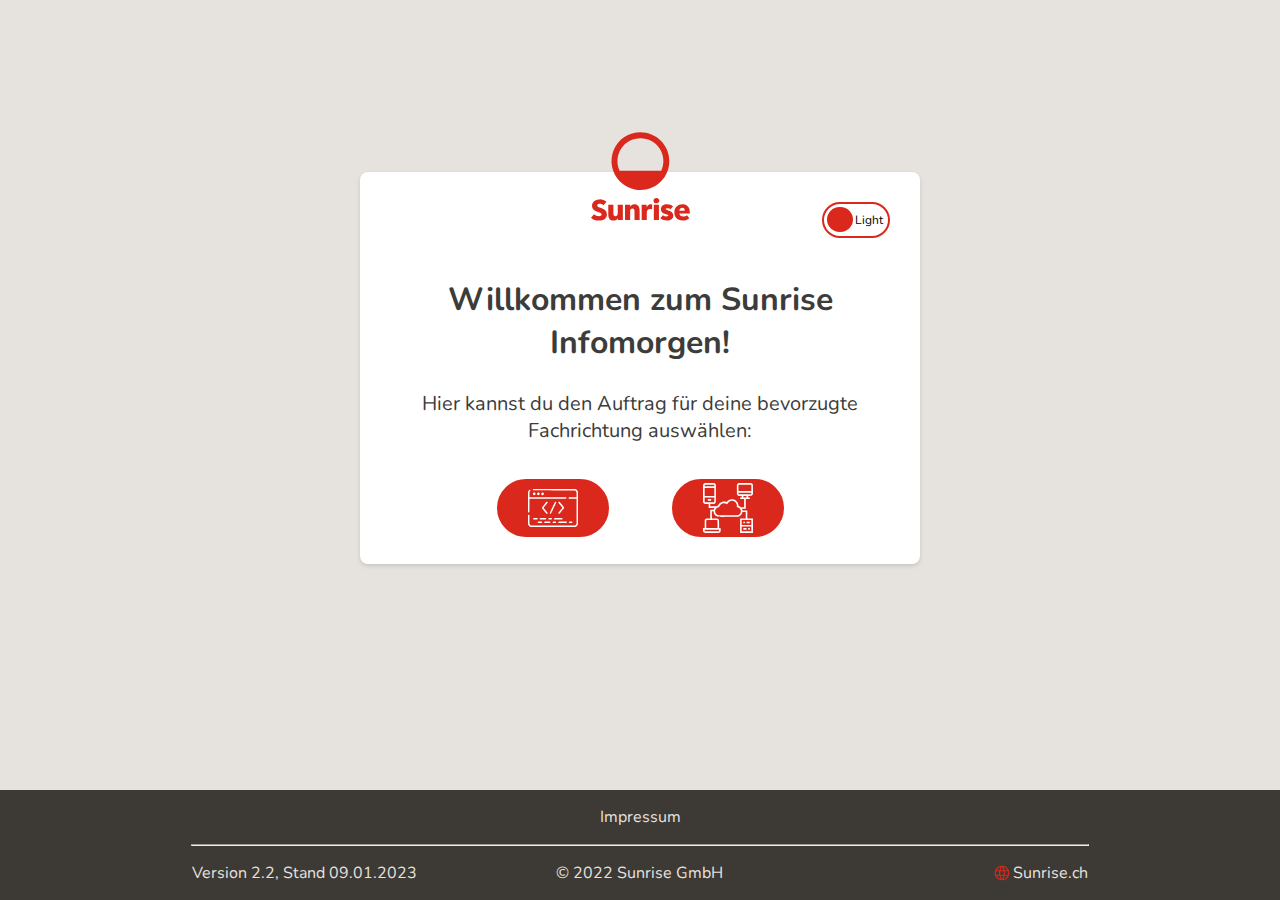
==== commit f9f1ede5: "Changed footer imprint to use root folder" ====
--- a/index.html
+++ b/index.html
@@ -24,10 +24,10 @@
 				<div id="master_button_container">
 					<div></div>
 					<div class="button_container">
-						<a class="button" href="pages/application-development/index.html">
-							<svg class="button_icon" xmlns="http://www.w3.org/2000/svg" version="1.0" width="512.000000pt" height="512.000000pt" viewBox="0 0 512.000000 512.000000" preserveAspectRatio="xMidYMid meet"> <g transform="translate(0.000000,512.000000) scale(0.100000,-0.100000)" fill="#000000" stroke="none"> <path class="button_icon_inner" d="M511 4484 c-12 -15 -21 -33 -21 -40 0 -26 23 -62 47 -73 17 -8 608 -11 2130 -11 1549 0 2116 -3 2144 -11 55 -17 108 -65 135 -123 23 -49 24 -59 24 -308 l0 -258 -385 0 -386 0 -24 -25 c-30 -30 -32 -64 -4 -99 l20 -26 390 0 389 0 0 -1282 0 -1283 -24 -51 c-27 -58 -80 -106 -135 -123 -55 -16 -4447 -16 -4502 0 -55 17 -108 65 -135 123 l-24 51 0 443 0 443 -25 24 c-31 32 -69 32 -101 0 l-25 -25 3 -462 c3 -458 3 -464 26 -520 33 -81 108 -160 190 -200 l67 -33 2275 0 2275 0 67 33 c82 40 157 119 190 200 l23 57 0 1655 0 1655 -23 57 c-33 81 -108 160 -190 200 l-67 33 -2151 3 -2152 2 -21 -26z"/> <path class="button_icon_inner" d="M104 4387 c-32 -34 -60 -76 -75 -113 l-24 -59 -3 -1031 c-2 -998 -2 -1032 17 -1055 26 -32 86 -32 112 0 18 22 19 54 19 702 l0 679 1875 0 c1862 0 1875 0 1895 20 33 33 30 75 -6 108 l-25 22 -1870 0 -1869 0 0 258 c0 287 4 304 75 384 42 45 45 79 10 113 -39 40 -71 33 -131 -28z"/> <path class="button_icon_inner" d="M573 4134 c-51 -25 -76 -75 -70 -137 4 -42 10 -56 40 -83 48 -44 94 -52 149 -25 53 25 78 65 78 123 0 104 -104 168 -197 122z"/> <path class="button_icon_inner" d="M1000 4132 c-100 -50 -96 -198 7 -244 167 -74 273 164 111 248 -36 19 -76 18 -118 -4z"/> <path class="button_icon_inner" d="M1431 4133 c-124 -65 -93 -242 45 -259 73 -9 141 46 150 122 13 104 -103 186 -195 137z"/> <path class="button_icon_inner" d="M1904 3192 c-7 -4 -118 -135 -248 -292 -208 -252 -235 -289 -235 -320 0 -31 25 -66 215 -295 263 -319 269 -325 300 -325 57 0 97 56 73 102 -7 12 -103 132 -213 266 -111 133 -201 247 -201 252 0 5 90 118 200 251 110 133 206 252 213 265 16 30 6 70 -21 89 -23 16 -64 20 -83 7z"/> <path class="button_icon_inner" d="M2772 3183 c-27 -23 -542 -1118 -542 -1153 0 -56 75 -90 118 -52 26 22 542 1120 542 1153 0 56 -75 88 -118 52z"/> <path class="button_icon_inner" d="M3130 3180 c-12 -12 -20 -33 -20 -53 0 -28 31 -70 210 -287 116 -140 210 -257 210 -260 0 -3 -94 -119 -210 -259 -180 -219 -210 -259 -210 -288 0 -63 71 -96 118 -55 34 29 455 545 470 575 10 21 12 35 4 50 -11 25 -455 566 -480 585 -24 18 -69 15 -92 -8z"/> <path class="button_icon_inner" d="M551 1513 c-11 -10 -24 -32 -27 -50 -5 -26 -1 -37 19 -57 l26 -26 196 0 c182 0 196 1 215 20 33 33 30 75 -6 108 -24 21 -32 22 -213 22 -165 0 -191 -2 -210 -17z"/> <path class="button_icon_inner" d="M1215 1505 c-14 -13 -25 -36 -25 -50 0 -14 11 -37 25 -50 l24 -25 296 0 c282 0 296 1 315 20 30 30 27 83 -6 109 -26 20 -38 21 -316 21 l-289 0 -24 -25z"/> <path class="button_icon_inner" d="M2123 1518 c-48 -23 -51 -103 -4 -127 11 -6 78 -11 154 -11 127 0 135 1 155 23 31 33 29 80 -4 106 -24 19 -40 21 -153 20 -69 0 -136 -5 -148 -11z"/> <path class="button_icon_inner" d="M2703 1518 c-48 -23 -51 -103 -4 -127 13 -7 153 -11 406 -11 l386 0 24 25 c14 13 25 36 25 50 0 14 -11 37 -25 50 l-24 25 -383 -1 c-246 0 -391 -4 -405 -11z"/> <path class="button_icon_inner" d="M1035 1163 c-52 -13 -72 -74 -39 -121 15 -22 20 -22 219 -22 l204 0 20 26 c36 46 22 93 -33 114 -27 10 -331 12 -371 3z"/> <path class="button_icon_inner" d="M1704 1163 c-53 -11 -75 -83 -39 -123 17 -19 30 -20 305 -20 275 0 288 1 305 20 25 28 23 76 -4 103 -21 21 -28 22 -284 23 -144 1 -272 0 -283 -3z"/> <path class="button_icon_inner" d="M2565 1163 c-36 -9 -55 -34 -55 -73 0 -64 16 -70 183 -70 134 0 149 2 167 20 25 25 26 71 1 101 -18 23 -26 24 -148 26 -70 1 -137 -1 -148 -4z"/> <path class="button_icon_inner" d="M3144 1160 c-26 -10 -54 -48 -54 -71 0 -9 9 -28 21 -43 l20 -26 408 0 c396 0 408 1 426 20 25 28 23 76 -4 103 -21 22 -25 22 -409 24 -213 1 -397 -2 -408 -7z"/> <path class="button_icon_inner" d="M4224 1156 c-48 -22 -60 -75 -24 -114 20 -21 29 -22 169 -22 136 0 149 2 166 20 25 28 23 76 -4 103 -20 20 -33 22 -149 25 -92 2 -135 -2 -158 -12z"/> </g> </svg>
-						</a>
-						<a class="button_text">Applikationsentwickler</a>
+							<a class="button" href="pages/application-development/index.html">
+								<svg class="button_icon" xmlns="http://www.w3.org/2000/svg" version="1.0" width="512.000000pt" height="512.000000pt" viewBox="0 0 512.000000 512.000000" preserveAspectRatio="xMidYMid meet"> <g transform="translate(0.000000,512.000000) scale(0.100000,-0.100000)" fill="#000000" stroke="none"> <path class="button_icon_inner" d="M511 4484 c-12 -15 -21 -33 -21 -40 0 -26 23 -62 47 -73 17 -8 608 -11 2130 -11 1549 0 2116 -3 2144 -11 55 -17 108 -65 135 -123 23 -49 24 -59 24 -308 l0 -258 -385 0 -386 0 -24 -25 c-30 -30 -32 -64 -4 -99 l20 -26 390 0 389 0 0 -1282 0 -1283 -24 -51 c-27 -58 -80 -106 -135 -123 -55 -16 -4447 -16 -4502 0 -55 17 -108 65 -135 123 l-24 51 0 443 0 443 -25 24 c-31 32 -69 32 -101 0 l-25 -25 3 -462 c3 -458 3 -464 26 -520 33 -81 108 -160 190 -200 l67 -33 2275 0 2275 0 67 33 c82 40 157 119 190 200 l23 57 0 1655 0 1655 -23 57 c-33 81 -108 160 -190 200 l-67 33 -2151 3 -2152 2 -21 -26z"/> <path class="button_icon_inner" d="M104 4387 c-32 -34 -60 -76 -75 -113 l-24 -59 -3 -1031 c-2 -998 -2 -1032 17 -1055 26 -32 86 -32 112 0 18 22 19 54 19 702 l0 679 1875 0 c1862 0 1875 0 1895 20 33 33 30 75 -6 108 l-25 22 -1870 0 -1869 0 0 258 c0 287 4 304 75 384 42 45 45 79 10 113 -39 40 -71 33 -131 -28z"/> <path class="button_icon_inner" d="M573 4134 c-51 -25 -76 -75 -70 -137 4 -42 10 -56 40 -83 48 -44 94 -52 149 -25 53 25 78 65 78 123 0 104 -104 168 -197 122z"/> <path class="button_icon_inner" d="M1000 4132 c-100 -50 -96 -198 7 -244 167 -74 273 164 111 248 -36 19 -76 18 -118 -4z"/> <path class="button_icon_inner" d="M1431 4133 c-124 -65 -93 -242 45 -259 73 -9 141 46 150 122 13 104 -103 186 -195 137z"/> <path class="button_icon_inner" d="M1904 3192 c-7 -4 -118 -135 -248 -292 -208 -252 -235 -289 -235 -320 0 -31 25 -66 215 -295 263 -319 269 -325 300 -325 57 0 97 56 73 102 -7 12 -103 132 -213 266 -111 133 -201 247 -201 252 0 5 90 118 200 251 110 133 206 252 213 265 16 30 6 70 -21 89 -23 16 -64 20 -83 7z"/> <path class="button_icon_inner" d="M2772 3183 c-27 -23 -542 -1118 -542 -1153 0 -56 75 -90 118 -52 26 22 542 1120 542 1153 0 56 -75 88 -118 52z"/> <path class="button_icon_inner" d="M3130 3180 c-12 -12 -20 -33 -20 -53 0 -28 31 -70 210 -287 116 -140 210 -257 210 -260 0 -3 -94 -119 -210 -259 -180 -219 -210 -259 -210 -288 0 -63 71 -96 118 -55 34 29 455 545 470 575 10 21 12 35 4 50 -11 25 -455 566 -480 585 -24 18 -69 15 -92 -8z"/> <path class="button_icon_inner" d="M551 1513 c-11 -10 -24 -32 -27 -50 -5 -26 -1 -37 19 -57 l26 -26 196 0 c182 0 196 1 215 20 33 33 30 75 -6 108 -24 21 -32 22 -213 22 -165 0 -191 -2 -210 -17z"/> <path class="button_icon_inner" d="M1215 1505 c-14 -13 -25 -36 -25 -50 0 -14 11 -37 25 -50 l24 -25 296 0 c282 0 296 1 315 20 30 30 27 83 -6 109 -26 20 -38 21 -316 21 l-289 0 -24 -25z"/> <path class="button_icon_inner" d="M2123 1518 c-48 -23 -51 -103 -4 -127 11 -6 78 -11 154 -11 127 0 135 1 155 23 31 33 29 80 -4 106 -24 19 -40 21 -153 20 -69 0 -136 -5 -148 -11z"/> <path class="button_icon_inner" d="M2703 1518 c-48 -23 -51 -103 -4 -127 13 -7 153 -11 406 -11 l386 0 24 25 c14 13 25 36 25 50 0 14 -11 37 -25 50 l-24 25 -383 -1 c-246 0 -391 -4 -405 -11z"/> <path class="button_icon_inner" d="M1035 1163 c-52 -13 -72 -74 -39 -121 15 -22 20 -22 219 -22 l204 0 20 26 c36 46 22 93 -33 114 -27 10 -331 12 -371 3z"/> <path class="button_icon_inner" d="M1704 1163 c-53 -11 -75 -83 -39 -123 17 -19 30 -20 305 -20 275 0 288 1 305 20 25 28 23 76 -4 103 -21 21 -28 22 -284 23 -144 1 -272 0 -283 -3z"/> <path class="button_icon_inner" d="M2565 1163 c-36 -9 -55 -34 -55 -73 0 -64 16 -70 183 -70 134 0 149 2 167 20 25 25 26 71 1 101 -18 23 -26 24 -148 26 -70 1 -137 -1 -148 -4z"/> <path class="button_icon_inner" d="M3144 1160 c-26 -10 -54 -48 -54 -71 0 -9 9 -28 21 -43 l20 -26 408 0 c396 0 408 1 426 20 25 28 23 76 -4 103 -21 22 -25 22 -409 24 -213 1 -397 -2 -408 -7z"/> <path class="button_icon_inner" d="M4224 1156 c-48 -22 -60 -75 -24 -114 20 -21 29 -22 169 -22 136 0 149 2 166 20 25 28 23 76 -4 103 -20 20 -33 22 -149 25 -92 2 -135 -2 -158 -12z"/> </g> </svg>
+							</a>
+							<a class="button_text">Applikationsentwickler</a>
 					</div>
 					<div class="button_container">
 						<a class="button" href="pages/platform-development/index.html">
